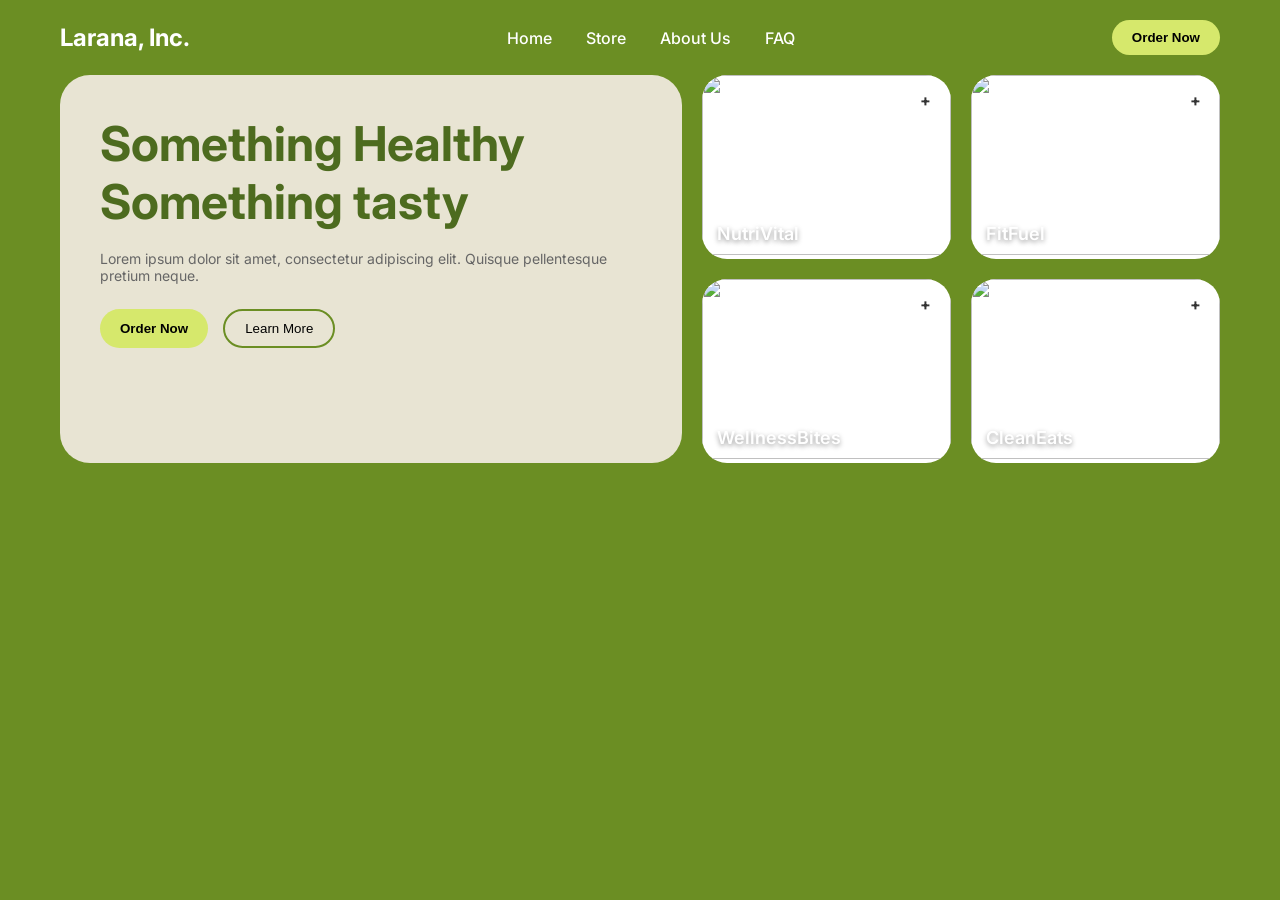
==== index.html @ d7367c00 "Rename website.html to index.html" ====
<!DOCTYPE html>
<html lang="en">
<head>
  <meta charset="UTF-8" />
  <meta name="viewport" content="width=device-width, initial-scale=1.0" />
  <title>Healthy Food Landing</title>
  <link href="https://fonts.googleapis.com/css2?family=Inter:wght@300;400;600;700&display=swap" rel="stylesheet">
  <link rel="stylesheet" href="style.css">

</head>
<body>
  <div class="container">
    <header>
      <h2>Larana, Inc.</h2>
      <nav>
        <a href="#">Home</a>
        <a href="#">Store</a>
        <a href="#">About Us</a>
        <a href="#">FAQ</a>
      </nav>
      <button class="btn">Order Now</button>
    </header>

    <section class="hero">
      <div class="hero-left">
        <h1>Something Healthy<br/>Something tasty</h1>
        <p>Lorem ipsum dolor sit amet, consectetur adipiscing elit. Quisque pellentesque pretium neque.</p>
        <div class="actions">
          <button class="btn">Order Now</button>
          <button class="outline-btn">Learn More</button>
        </div>
      </div>

      <div class="grid">
        <div class="card">
          <img src="https://images.unsplash.com/photo-1546069901-ba9599a7e63c" />
          <div class="plus">+</div>
          <div class="card-title">NutriVital</div>
        </div>

        <div class="card">
          <img src="https://images.unsplash.com/photo-1540189549336-e6e99c3679fe" />
          <div class="plus">+</div>
          <div class="card-title">FitFuel</div>
        </div>

        <div class="card">
          <img src="https://images.unsplash.com/photo-1490645935967-10de6ba17061" />
          <div class="plus">+</div>
          <div class="card-title">WellnessBites</div>
        </div>

        <div class="card">
          <img src="https://images.unsplash.com/photo-1512621776951-a57141f2eefd" />
          <div class="plus">+</div>
          <div class="card-title">CleanEats</div>
        </div>
      </div>
      
    </section>
  </div>
</body>
  
</html>
---- style.css ----
* {
       box-sizing: border-box; 
       margin: 0;
       padding: 0;
    }

    body {
      font-family: 'Inter', sans-serif;
      background: #6b8e23;
      color: #333;
    }

    .container {
      max-width: 1200px;
      margin: auto;
      padding: 20px;
    }

    header {
      display: flex;
      justify-content: space-between;
      align-items: center;
      margin-bottom: 20px;
      color: white;
    }

    nav a {
      margin: 0 15px;
      text-decoration: none;
      color: white;
      font-weight: 500;
    }

    .btn {
      background: #d6e86c;
      padding: 10px 20px;
      border-radius: 25px;
      border: none;
      cursor: pointer;
      font-weight: 600;
    }

    .hero {
      display: grid;
      grid-template-columns: 1.2fr 1fr;
      gap: 20px;
    }

    .hero-left {
      background: #e8e4d3;
      padding: 40px;
      border-radius: 30px;
    }

    .hero-left h1 {
      font-size: 48px;
      line-height: 1.2;
      margin-bottom: 20px;
      color: #4d6b1f;
    }

    .hero-left p {
      margin-bottom: 25px;
      font-size: 14px;
      color: #666;
    }

    .actions {
      display: flex;
      gap: 15px;
    }

    .outline-btn {
      border: 2px solid #6b8e23;
      background: transparent;
      padding: 10px 20px;
      border-radius: 25px;
      cursor: pointer;
    }

    .grid {
      display: grid;
      grid-template-columns: repeat(2, 1fr);
      gap: 20px;
    }

    .card {
      position: relative;
      border-radius: 25px;
      overflow: hidden;
      background: white;
    }

    .card img {
      width: 100%;
      height: 180px;
      object-fit: cover;
    }

    .card-title {
      position: absolute;
      bottom: 15px;
      left: 15px;
      color: white;
      font-weight: 600;
      font-size: 18px;
      text-shadow: 0 2px 5px rgba(0,0,0,0.4);
    }

    .plus {
      position: absolute;
      top: 10px;
      right: 10px;
      background: white;
      width: 30px;
      height: 30px;
      border-radius: 50%;
      display: flex;
      align-items: center;
      justify-content: center;
      font-weight: bold;
      cursor: pointer;
    }

    @media(max-width: 900px) {
      .hero {
        grid-template-columns: 1fr;
      }
    }
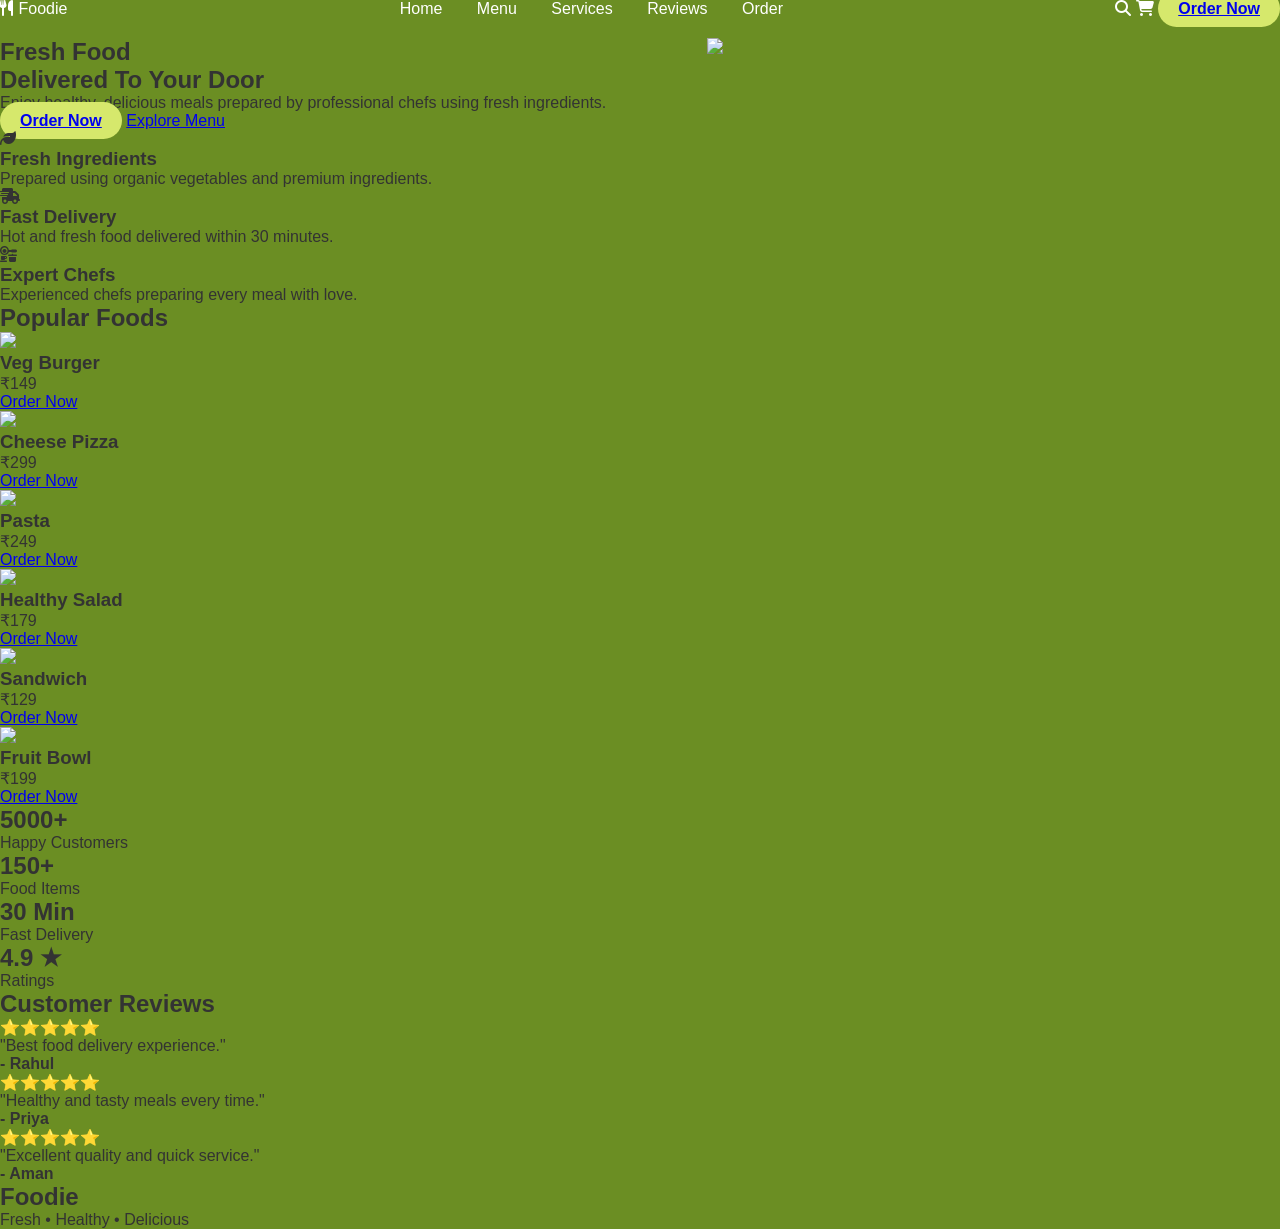
==== commit 001569a0: "Add files via upload" ====
--- a/index.html
+++ b/index.html
@@ -1,64 +1,236 @@
-<!DOCTYPE html>
+<!doctype html>
 <html lang="en">
-<head>
-  <meta charset="UTF-8" />
-  <meta name="viewport" content="width=device-width, initial-scale=1.0" />
-  <title>Healthy Food Landing</title>
-  <link href="https://fonts.googleapis.com/css2?family=Inter:wght@300;400;600;700&display=swap" rel="stylesheet">
-  <link rel="stylesheet" href="style.css">
-
-</head>
-<body>
-  <div class="container">
+  <head>
+    <meta charset="UTF-8" />
+    <meta name="viewport" content="width=device-width, initial-scale=1.0" />
+    <title>Healthy Food</title>
+
+    <link rel="stylesheet" href="style.css" />
+
+    <link rel="preconnect" href="https://fonts.googleapis.com" />
+    <link
+      href="https://fonts.googleapis.com/css2?family=Poppins:wght@300;400;500;600;700&display=swap"
+      rel="stylesheet"
+    />
+
+    <link
+      rel="stylesheet"
+      href="https://cdnjs.cloudflare.com/ajax/libs/font-awesome/6.5.2/css/all.min.css"
+    />
+  </head>
+  <body>
     <header>
-      <h2>Larana, Inc.</h2>
+      <div class="logo">
+        <i class="fa-solid fa-utensils"></i>
+        <span>Foodie</span>
+      </div>
+
       <nav>
-        <a href="#">Home</a>
-        <a href="#">Store</a>
-        <a href="#">About Us</a>
-        <a href="#">FAQ</a>
+        <a href="index.html">Home</a>
+        <a href="#foods">Menu</a>
+        <a href="#features">Services</a>
+        <a href="#review">Reviews</a>
+        <a href="order.html" class="order-link">Order</a>
       </nav>
-      <button class="btn">Order Now</button>
+
+      <div class="icons">
+        <i class="fa-solid fa-magnifying-glass"></i>
+
+        <i class="fa-solid fa-cart-shopping"></i>
+
+        <a href="order.html" class="btn">Order Now</a>
+      </div>
     </header>
 
     <section class="hero">
-      <div class="hero-left">
-        <h1>Something Healthy<br/>Something tasty</h1>
-        <p>Lorem ipsum dolor sit amet, consectetur adipiscing elit. Quisque pellentesque pretium neque.</p>
-        <div class="actions">
-          <button class="btn">Order Now</button>
-          <button class="outline-btn">Learn More</button>
-        </div>
-      </div>
-
-      <div class="grid">
-        <div class="card">
-          <img src="https://images.unsplash.com/photo-1546069901-ba9599a7e63c" />
-          <div class="plus">+</div>
-          <div class="card-title">NutriVital</div>
-        </div>
-
-        <div class="card">
-          <img src="https://images.unsplash.com/photo-1540189549336-e6e99c3679fe" />
-          <div class="plus">+</div>
-          <div class="card-title">FitFuel</div>
-        </div>
-
-        <div class="card">
-          <img src="https://images.unsplash.com/photo-1490645935967-10de6ba17061" />
-          <div class="plus">+</div>
-          <div class="card-title">WellnessBites</div>
-        </div>
-
-        <div class="card">
-          <img src="https://images.unsplash.com/photo-1512621776951-a57141f2eefd" />
-          <div class="plus">+</div>
-          <div class="card-title">CleanEats</div>
-        </div>
-      </div>
-      
-    </section>
-  </div>
-</body>
-  
+      <div class="left">
+        <h1>
+          Fresh Food <br />
+          Delivered To Your Door
+        </h1>
+
+        <p>
+          Enjoy healthy, delicious meals prepared by professional chefs using
+          fresh ingredients.
+        </p>
+
+        <div class="hero-btn">
+          <a href="order.html" class="btn">Order Now</a>
+
+          <a href="#foods" class="btn2">Explore Menu</a>
+        </div>
+      </div>
+
+      <div class="right">
+        <img
+          src="https://images.unsplash.com/photo-1546069901-ba9599a7e63c?w=900"
+        />
+      </div>
+    </section>
+
+    <section class="features" id="features">
+      <div class="box">
+        <i class="fa-solid fa-leaf"></i>
+
+        <h3>Fresh Ingredients</h3>
+
+        <p>Prepared using organic vegetables and premium ingredients.</p>
+      </div>
+
+      <div class="box">
+        <i class="fa-solid fa-truck-fast"></i>
+
+        <h3>Fast Delivery</h3>
+
+        <p>Hot and fresh food delivered within 30 minutes.</p>
+      </div>
+
+      <div class="box">
+        <i class="fa-solid fa-kitchen-set"></i>
+        <h3>Expert Chefs</h3>
+
+        <p>Experienced chefs preparing every meal with love.</p>
+      </div>
+    </section>
+
+    <section class="foods" id="foods">
+      <h2>Popular Foods</h2>
+
+      <div class="food-grid">
+        <div class="food-card">
+          <img
+            src="https://images.unsplash.com/photo-1568901346375-23c9450c58cd"
+          />
+
+          <h3>Veg Burger</h3>
+
+          <p>₹149</p>
+
+          <a href="order.html">Order Now</a>
+        </div>
+
+        <div class="food-card">
+          <img
+            src="https://images.unsplash.com/photo-1513104890138-7c749659a591"
+          />
+
+          <h3>Cheese Pizza</h3>
+
+          <p>₹299</p>
+
+          <a href="order.html">Order Now</a>
+        </div>
+
+        <div class="food-card">
+          <img
+            src="https://images.unsplash.com/photo-1621996346565-e3dbc646d9a9"
+          />
+
+          <h3>Pasta</h3>
+
+          <p>₹249</p>
+
+          <a href="order.html">Order Now</a>
+        </div>
+
+        <div class="food-card">
+          <img
+            src="https://images.unsplash.com/photo-1540189549336-e6e99c3679fe"
+          />
+
+          <h3>Healthy Salad</h3>
+
+          <p>₹179</p>
+
+          <a href="order.html">Order Now</a>
+        </div>
+
+        <div class="food-card">
+          <img
+            src="https://images.unsplash.com/photo-1550547660-d9450f859349"
+          />
+
+          <h3>Sandwich</h3>
+
+          <p>₹129</p>
+
+          <a href="order.html">Order Now</a>
+        </div>
+
+        <div class="food-card">
+          <img
+            src="https://images.unsplash.com/photo-1512621776951-a57141f2eefd"
+          />
+
+          <h3>Fruit Bowl</h3>
+
+          <p>₹199</p>
+
+          <a href="order.html">Order Now</a>
+        </div>
+      </div>
+    </section>
+
+    <section class="stats">
+      <div>
+        <h2>5000+</h2>
+
+        <p>Happy Customers</p>
+      </div>
+
+      <div>
+        <h2>150+</h2>
+
+        <p>Food Items</p>
+      </div>
+
+      <div>
+        <h2>30 Min</h2>
+
+        <p>Fast Delivery</p>
+      </div>
+
+      <div>
+        <h2>4.9 ★</h2>
+
+        <p>Ratings</p>
+      </div>
+    </section>
+
+    <section class="review" id="review">
+      <h2>Customer Reviews</h2>
+
+      <div class="review-grid">
+        <div class="review-card">
+          ⭐⭐⭐⭐⭐
+
+          <p>"Best food delivery experience."</p>
+
+          <h4>- Rahul</h4>
+        </div>
+
+        <div class="review-card">
+          ⭐⭐⭐⭐⭐
+
+          <p>"Healthy and tasty meals every time."</p>
+
+          <h4>- Priya</h4>
+        </div>
+
+        <div class="review-card">
+          ⭐⭐⭐⭐⭐
+
+          <p>"Excellent quality and quick service."</p>
+
+          <h4>- Aman</h4>
+        </div>
+      </div>
+    </section>
+
+    <footer>
+      <h2>Foodie</h2>
+
+      <p>Fresh • Healthy • Delicious</p>
+    </footer>
+  </body>
 </html>
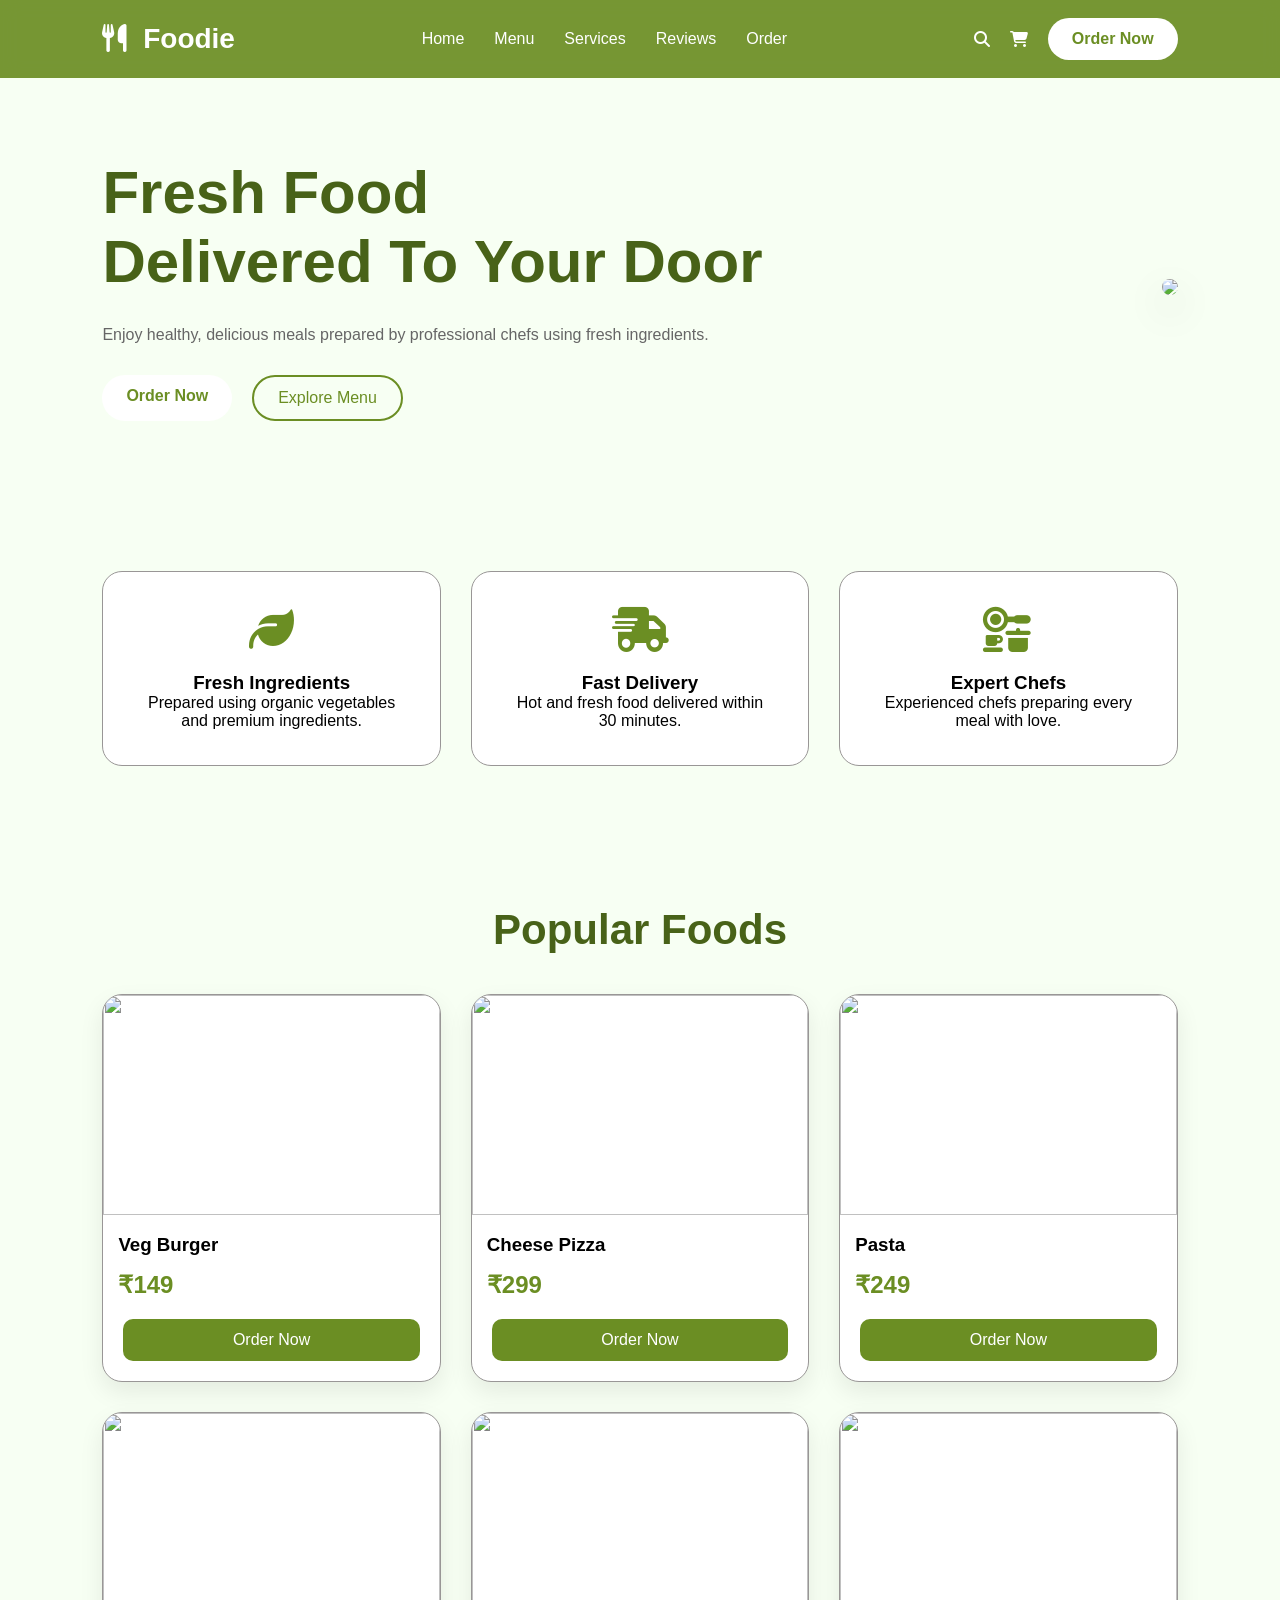
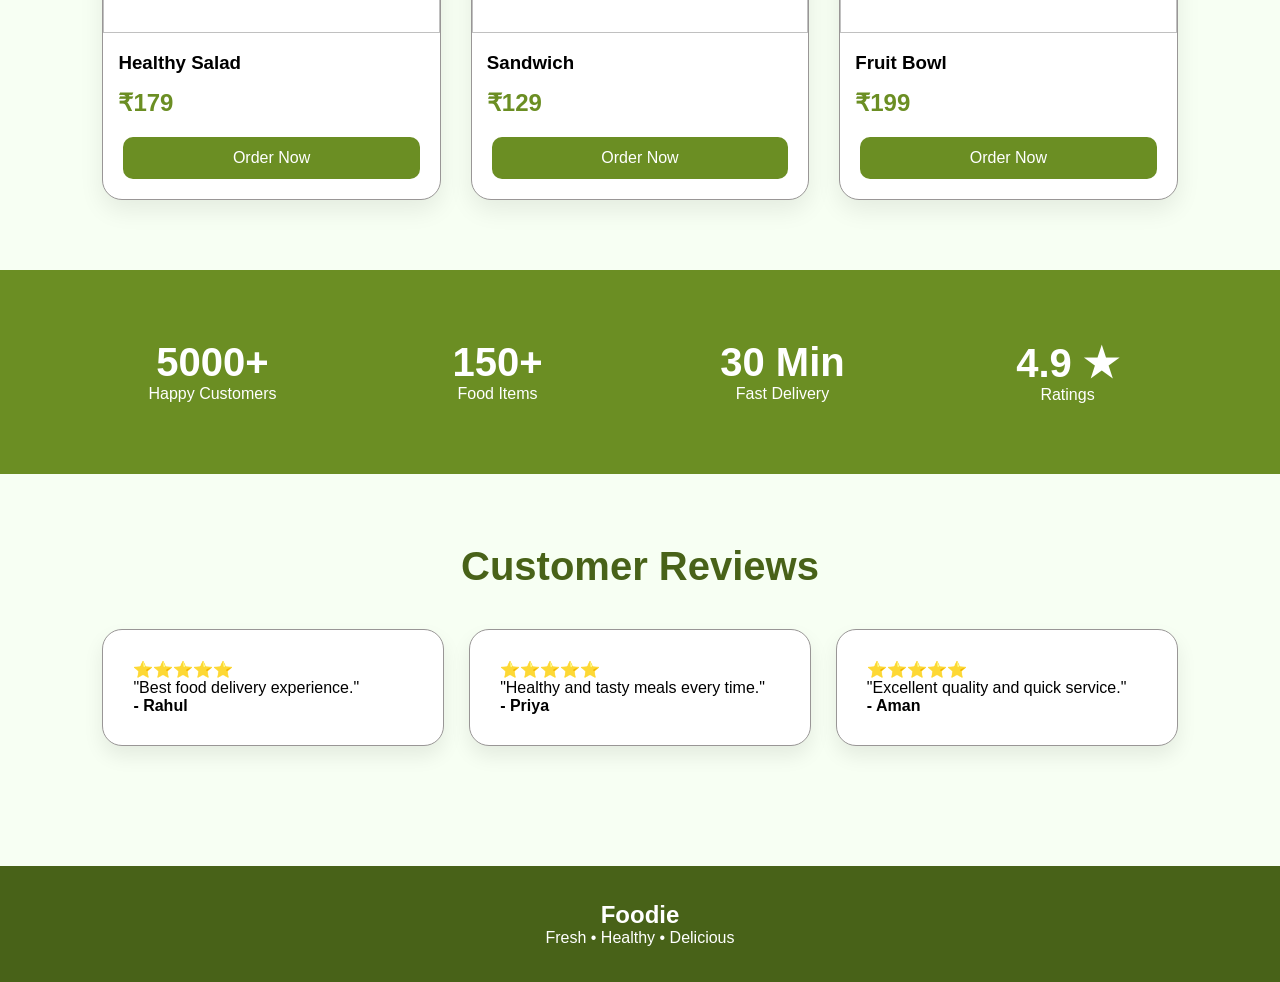
==== commit ca7779ed: "Update index.html" ====
--- a/index.html
+++ b/index.html
@@ -6,6 +6,8 @@
     <title>Healthy Food</title>
 
     <link rel="stylesheet" href="style.css" />
+        <link rel="icon" href="https://p7.hiclipart.com/preview/116/40/1024/angle-area-text-brand-other-html-5-thumbnail.jpg" type="image/x-icon" />
+
 
     <link rel="preconnect" href="https://fonts.googleapis.com" />
     <link
--- a/style.css
+++ b/style.css
@@ -1,129 +1,686 @@
-    * {
-       box-sizing: border-box; 
-       margin: 0;
-       padding: 0;
-    }
-
-    body {
-      font-family: 'Inter', sans-serif;
-      background: #6b8e23;
-      color: #333;
-    }
-
-    .container {
-      max-width: 1200px;
-      margin: auto;
-      padding: 20px;
-    }
-
-    header {
-      display: flex;
-      justify-content: space-between;
-      align-items: center;
-      margin-bottom: 20px;
-      color: white;
-    }
-
-    nav a {
-      margin: 0 15px;
-      text-decoration: none;
-      color: white;
-      font-weight: 500;
-    }
-
-    .btn {
-      background: #d6e86c;
-      padding: 10px 20px;
-      border-radius: 25px;
-      border: none;
-      cursor: pointer;
-      font-weight: 600;
-    }
-
-    .hero {
-      display: grid;
-      grid-template-columns: 1.2fr 1fr;
-      gap: 20px;
-    }
-
-    .hero-left {
-      background: #e8e4d3;
-      padding: 40px;
-      border-radius: 30px;
-    }
-
-    .hero-left h1 {
-      font-size: 48px;
-      line-height: 1.2;
-      margin-bottom: 20px;
-      color: #4d6b1f;
-    }
-
-    .hero-left p {
-      margin-bottom: 25px;
-      font-size: 14px;
-      color: #666;
-    }
-
-    .actions {
-      display: flex;
-      gap: 15px;
-    }
-
-    .outline-btn {
-      border: 2px solid #6b8e23;
-      background: transparent;
-      padding: 10px 20px;
-      border-radius: 25px;
-      cursor: pointer;
-    }
-
-    .grid {
-      display: grid;
-      grid-template-columns: repeat(2, 1fr);
-      gap: 20px;
-    }
-
-    .card {
-      position: relative;
-      border-radius: 25px;
-      overflow: hidden;
-      background: white;
-    }
-
-    .card img {
-      width: 100%;
-      height: 180px;
-      object-fit: cover;
-    }
-
-    .card-title {
-      position: absolute;
-      bottom: 15px;
-      left: 15px;
-      color: white;
-      font-weight: 600;
-      font-size: 18px;
-      text-shadow: 0 2px 5px rgba(0,0,0,0.4);
-    }
-
-    .plus {
-      position: absolute;
-      top: 10px;
-      right: 10px;
-      background: white;
-      width: 30px;
-      height: 30px;
-      border-radius: 50%;
-      display: flex;
-      align-items: center;
-      justify-content: center;
-      font-weight: bold;
-      cursor: pointer;
-    }
-
-    @media(max-width: 900px) {
-      .hero {
-        grid-template-columns: 1fr;
-      }
-    }
+*{
+margin:0;
+padding:0;
+box-sizing:border-box;
+font-family:Poppins,sans-serif;
+scroll-behavior:smooth;
+}
+
+body{
+background:#f7fff3;
+}
+
+header{
+position:sticky;
+top:0;
+display:flex;
+justify-content:space-between;
+align-items:center;
+padding:18px 8%;
+background:rgba(107,142,35,.92);
+backdrop-filter:blur(10px);
+z-index:1000;
+}
+
+.logo{
+font-size:28px;
+font-weight:700;
+color:white;
+}
+
+.logo i{
+margin-right:8px;
+}
+
+nav{
+display:flex;
+gap:30px;
+}
+
+nav a{
+text-decoration:none;
+color:white;
+font-weight:500;
+position:relative;
+}
+
+nav a::after{
+content:"";
+position:absolute;
+left:0;
+bottom:-5px;
+width:0%;
+height:2px;
+background:#fff;
+transition:.4s;
+}
+
+nav a:hover::after{
+width:100%;
+}
+
+.icons{
+display:flex;
+align-items:center;
+gap:20px;
+color:white;
+}
+
+.btn{
+background:white;
+padding:12px 24px;
+border-radius:30px;
+text-decoration:none;
+color:#6b8e23;
+font-weight:600;
+transition:.3s;
+}
+
+.btn:hover{
+transform:translateY(-4px);
+}
+
+.hero{
+display:flex;
+justify-content:space-between;
+align-items:center;
+padding:80px 8%;
+gap:60px;
+}
+
+.hero img{
+width:100%;
+border-radius:30px;
+box-shadow:0 15px 40px rgba(0,0,0,.2);
+}
+
+.left h1{
+font-size:60px;
+color:#486218;
+}
+
+.left p{
+margin:25px 0;
+line-height:1.8;
+color:#666;
+}
+
+.hero-btn{
+display:flex;
+gap:20px;
+}
+
+.btn2{
+text-decoration:none;
+padding:12px 24px;
+border-radius:30px;
+border:2px solid #6b8e23;
+color:#6b8e23;
+}
+
+.features{
+display:grid;
+grid-template-columns:repeat(auto-fit,minmax(250px,1fr));
+gap:30px;
+padding:70px 8%;
+}
+
+.box{
+background:white;
+padding:35px;
+border-radius:20px;
+text-align:center;
+border:1px solid #999696;
+transition:.4s;
+}
+
+.box:hover{
+transform:translateY(-10px);
+background:#d8dad5;
+}
+
+.box i{
+font-size:45px;
+color:#6b8e23;
+margin-bottom:20px;
+}
+
+.foods{
+padding:70px 8%;
+}
+
+.foods h2{
+text-align:center;
+font-size:42px;
+margin-bottom:40px;
+color:#486218;
+}
+
+.food-grid{
+display:grid;
+grid-template-columns:repeat(auto-fit,minmax(280px,1fr));
+gap:30px;
+}
+
+.food-card{
+background:white;
+border-radius:20px;
+overflow:hidden;
+border:1px solid #999696;
+box-shadow:0 10px 25px rgba(0,0,0,.08);
+transition:.4s;
+}
+
+.food-card:hover{
+transform:translateY(-12px);
+}
+
+.food-card img{
+width:100%;
+height:220px;
+object-fit:cover;
+}
+
+.food-card h3{
+padding:15px;
+}
+
+.food-card p{
+padding:0 15px;
+font-size:24px;
+font-weight:700;
+color:#6b8e23;
+}
+
+.food-card a{
+display:block;
+margin:20px;
+text-align:center;
+background:#6b8e23;
+color:white;
+padding:12px;
+border-radius:10px;
+text-decoration:none;
+}
+
+.food-card a:hover{
+background:#486218;
+color:white;
+}
+
+.stats{
+background:#6b8e23;
+padding:70px;
+display:grid;
+grid-template-columns:repeat(auto-fit,minmax(200px,1fr));
+text-align:center;
+color:white;
+}
+
+.stats h2{
+font-size:40px;
+}
+
+.review{
+padding:70px 8%;
+
+}
+
+.review h2{
+text-align:center;
+margin-bottom:40px;
+font-size:40px;
+color:#486218;
+}
+
+.review-grid{
+display:grid;
+grid-template-columns:repeat(auto-fit,minmax(280px,1fr));
+gap:25px;
+}
+
+.review-card{
+background:white;
+padding:30px;
+border:1px solid #999696;
+border-radius:20px;
+box-shadow:0 10px 20px rgba(0,0,0,.08);
+}
+
+.review-card:hover{
+background:#d8dad5;
+}
+
+footer{
+background:#486218;
+padding:35px;
+text-align:center;
+color:white;
+margin-top:50px;
+}
+
+@media(max-width:900px){
+
+header{
+flex-direction:column;
+gap:15px;
+}
+
+.hero{
+flex-direction:column;
+}
+
+.left h1{
+font-size:45px;
+}
+
+nav{
+flex-wrap:wrap;
+justify-content:center;
+}
+
+}
+
+.order-page{
+display:flex;
+justify-content:center;
+align-items:center;
+min-height:100vh;
+background:#eef7e7;
+}
+
+.form{
+width:420px;
+background:white;
+padding:40px;
+border-radius:20px;
+box-shadow:0 15px 30px rgba(0,0,0,.1);
+}
+
+.form h2{
+text-align:center;
+margin-bottom:20px;
+color:#486218;
+}
+
+.form input,
+.form select,
+.form textarea{
+
+width:100%;
+padding:14px;
+margin:10px 0;
+border:1px solid #ddd;
+border-radius:10px;
+
+}
+
+.form button{
+width:100%;
+padding:15px;
+background:#6b8e23;
+color:white;
+border:none;
+border-radius:10px;
+font-size:18px;
+cursor:pointer;
+}
+
+.form button:hover{
+background:#486218;
+}
+
+
+
+
+
+/* ================================
+   LARGE DESKTOP (1600px+)
+================================ */
+
+@media (min-width:1600px){
+
+.hero{
+    max-width:1500px;
+    margin:auto;
+}
+
+.food-grid{
+    grid-template-columns:repeat(4,1fr);
+}
+
+.features{
+    grid-template-columns:repeat(3,1fr);
+}
+
+.review-grid{
+    grid-template-columns:repeat(3,1fr);
+}
+
+}
+
+
+/* ================================
+      LAPTOP (1200px)
+================================ */
+
+@media (max-width:1200px){
+
+header{
+    padding:18px 5%;
+}
+
+.hero{
+    padding:60px 5%;
+    gap:40px;
+}
+
+.left h1{
+    font-size:52px;
+}
+
+.food-grid{
+    grid-template-columns:repeat(3,1fr);
+}
+
+}
+
+
+/* ================================
+      TABLET LANDSCAPE
+================================ */
+
+@media (max-width:992px){
+
+header{
+    flex-wrap:wrap;
+    justify-content:center;
+    gap:20px;
+}
+
+nav{
+    order:3;
+    width:100%;
+    justify-content:center;
+    flex-wrap:wrap;
+}
+
+.hero{
+    flex-direction:column-reverse;
+    text-align:center;
+}
+
+.hero-btn{
+    justify-content:center;
+}
+
+.left{
+    width:100%;
+}
+
+.right{
+    width:100%;
+}
+
+.right img{
+    width:90%;
+}
+
+.food-grid{
+    grid-template-columns:repeat(2,1fr);
+}
+
+.features{
+    grid-template-columns:repeat(2,1fr);
+}
+
+.stats{
+    grid-template-columns:repeat(2,1fr);
+    gap:40px;
+}
+
+.review-grid{
+    grid-template-columns:repeat(2,1fr);
+}
+
+}
+
+
+/* ================================
+         iPad
+================================ */
+
+@media (max-width:768px){
+
+header{
+    padding:15px 20px;
+}
+
+.logo{
+    font-size:24px;
+}
+
+nav{
+    gap:18px;
+}
+
+nav a{
+    font-size:15px;
+}
+
+.icons{
+    gap:12px;
+}
+
+.hero{
+    padding:50px 20px;
+}
+
+.left h1{
+    font-size:42px;
+}
+
+.left p{
+    font-size:15px;
+}
+
+.hero-btn{
+    flex-direction:column;
+    align-items:center;
+}
+
+.btn,
+.btn2{
+    width:220px;
+    text-align:center;
+}
+
+.features,
+.foods,
+.review{
+    padding:60px 20px;
+}
+
+.food-grid{
+    grid-template-columns:1fr;
+}
+
+.features{
+    grid-template-columns:1fr;
+}
+
+.review-grid{
+    grid-template-columns:1fr;
+}
+
+.stats{
+    grid-template-columns:1fr 1fr;
+}
+
+.food-card img{
+    height:240px;
+}
+
+}
+
+
+/* ================================
+        Mobile
+================================ */
+
+@media (max-width:576px){
+
+header{
+    padding:15px;
+}
+
+nav{
+    gap:12px;
+}
+
+nav a{
+    font-size:14px;
+}
+
+.icons i{
+    display:none;
+}
+
+.order-link{
+    display:none;
+}
+
+.hero{
+    padding:35px 15px;
+}
+
+.left h1{
+    font-size:34px;
+}
+
+.left p{
+    font-size:14px;
+}
+
+.right img{
+    width:100%;
+}
+
+.foods h2,
+.review h2{
+    font-size:32px;
+}
+
+.stats{
+    grid-template-columns:1fr;
+    padding:50px 20px;
+}
+
+.stats h2{
+    font-size:34px;
+}
+
+.food-card img{
+    height:220px;
+}
+
+.box{
+    padding:25px;
+}
+
+footer{
+    padding:25px;
+}
+
+}
+
+
+/* ================================
+      Small iPhones
+================================ */
+
+@media (max-width:390px){
+
+.logo{
+    font-size:20px;
+}
+
+.left h1{
+    font-size:28px;
+}
+
+.btn,
+.btn2{
+    width:180px;
+    padding:10px;
+}
+
+.food-card h3{
+    font-size:18px;
+}
+
+.food-card p{
+    font-size:20px;
+}
+
+.food-card a{
+    padding:10px;
+}
+
+.stats h2{
+    font-size:28px;
+}
+
+.review-card{
+    padding:20px;
+}
+
+}
+
+
+/* ================================
+      Very Small Phones
+================================ */
+
+@media (max-width:320px){
+
+header{
+    padding:10px;
+}
+
+nav{
+    gap:8px;
+}
+
+nav a{
+    font-size:12px;
+}
+
+.left h1{
+    font-size:24px;
+}
+
+.left p{
+    font-size:13px;
+}
+
+.btn,
+.btn2{
+    width:160px;
+    font-size:14px;
+}
+
+.food-card img{
+    height:180px;
+}
+
+.foods h2,
+.review h2{
+    font-size:26px;
+}
+
+.stats h2{
+    font-size:24px;
+}
+
+}
